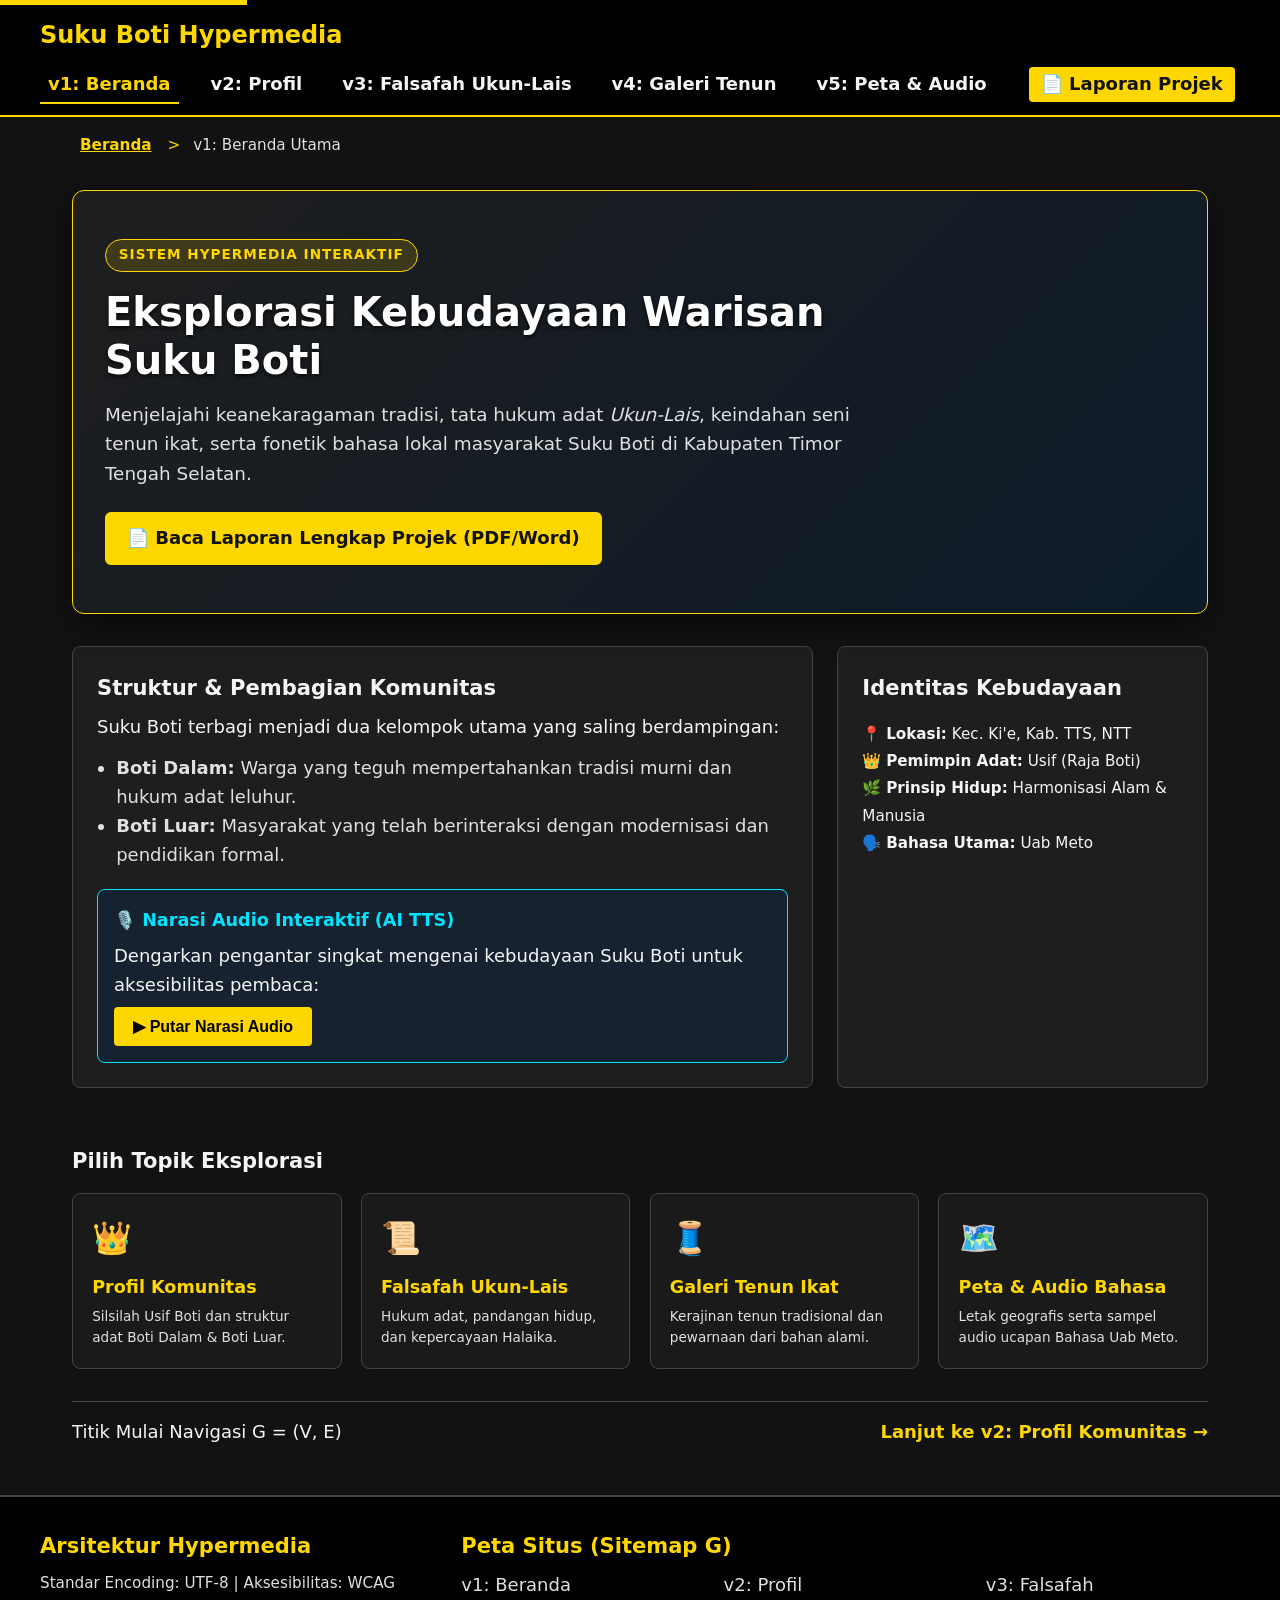
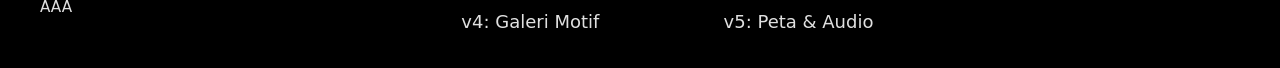
==== aplikasi.html @ 5a332cdf "Add files via upload" ====
<!DOCTYPE html>
<html lang="id">
<head>
    <meta charset="UTF-8">
    <meta name="viewport" content="width=device-width, initial-scale=1.0">
    <title>Hypermedia Kebudayaan Suku Boti - TTS</title>
    <!-- Menghubungkan File CSS Eksternal -->
    <link rel="stylesheet" href="style.css">
</head>
<body>

    <a href="#main-content" class="skip-link">Lompati ke konten utama</a>

    <!-- GLOBAL NAVIGATION HEADER (Simpul Anchors) -->
    <header>
        <div class="header-container">
            <div class="logo">
                <h1>Suku Boti Hypermedia</h1>
            </div>
            <nav aria-label="Navigasi Utama">
                <ul>
                    <li><a href="#v1" id="nav-v1" class="active" onclick="switchNode('v1'); return false;">v1: Beranda</a></li>
                    <li><a href="#v2" id="nav-v2" onclick="switchNode('v2'); return false;">v2: Profil</a></li>
                    <li><a href="#v3" id="nav-v3" onclick="switchNode('v3'); return false;">v3: Falsafah Ukun-Lais</a></li>
                    <li><a href="#v4" id="nav-v4" onclick="switchNode('v4'); return false;">v4: Galeri Tenun</a></li>
                    <li><a href="#v5" id="nav-v5" onclick="switchNode('v5'); return false;">v5: Peta & Audio</a></li>
                    <!-- LINK LAPORAN GOOGLE DRIVE TELAH TERPASANG DI HEADER -->
                    <li>
                        <a href="https://drive.google.com/file/d/1v7kO9f675oWZ6PaXWS6I_LpcK32iABTv/view?usp=sharing" target="_blank" style="background-color: #FFD700; color: #121212; padding: 6px 12px; border-radius: 4px; font-weight: bold; text-decoration: none; margin-left: 10px;">
                            📄 Laporan Projek
                        </a>
                    </li>
                </ul>
            </nav>
        </div>
    </header>

    <!-- BREADCRUMB TRAIL (Fitur Anti-Disorientasi Navigasi) -->
    <nav class="breadcrumb-nav" aria-label="Breadcrumb">
        <ol class="breadcrumb">
            <li><a href="#v1" onclick="switchNode('v1'); return false;">Beranda</a></li>
            <li id="breadcrumb-current" aria-current="page">v1: Beranda Utama</li>
        </ol>
    </nav>

    <!-- MAIN KONTEN CONTAINER -->
    <main id="main-content">

        <!-- SIMPUL v1: BERANDA MENARIK & INTERAKTIF -->
        <section id="node-v1" class="node-view active-node">
            
            <!-- HERO BANNER -->
            <div class="hero-banner">
                <div class="hero-content">
                    <span class="hero-tag">Sistem Hypermedia Interaktif</span>
                    <h2 class="hero-title">Eksplorasi Kebudayaan Warisan Suku Boti</h2>
                    <p class="hero-description">
                        Menjelajahi keanekaragaman tradisi, tata hukum adat <em>Ukun-Lais</em>, keindahan seni tenun ikat, serta fonetik bahasa lokal masyarakat Suku Boti di Kabupaten Timor Tengah Selatan.
                    </p>
                    
                    <!-- TOMBOL LAPORAN GOOGLE DRIVE TELAH TERPASANG DI HERO BANNER -->
                    <div style="margin-top: 1.5rem;">
                        <a href="https://drive.google.com/file/d/1v7kO9f675oWZ6PaXWS6I_LpcK32iABTv/view?usp=sharing" target="_blank" style="display: inline-block; background-color: #FFD700; color: #121212; font-weight: bold; padding: 10px 20px; border-radius: 6px; text-decoration: none; border: 2px solid #FFD700;">
                            📄 Baca Laporan Lengkap Projek (PDF/Word)
                        </a>
                    </div>
                </div>
            </div>

            <!-- KONTEN UTAMA BERANDA -->
            <div class="grid-2col">
                <!-- Kolom Kiri: AI Accessibility & Deskripsi Komunitas -->
                <div class="card card-interactive">
                    <h3>Struktur & Pembagian Komunitas</h3>
                    <p style="margin-top: 0.5rem;">
                        Suku Boti terbagi menjadi dua kelompok utama yang saling berdampingan:
                    </p>
                    <ul style="margin: 0.8rem 0 1.2rem 1.2rem; color: var(--text-muted);">
                        <li><strong>Boti Dalam:</strong> Warga yang teguh mempertahankan tradisi murni dan hukum adat leluhur.</li>
                        <li><strong>Boti Luar:</strong> Masyarakat yang telah berinteraksi dengan modernisasi dan pendidikan formal.</li>
                    </ul>
                    
                    <!-- AI Feature Integration: TTS -->
                    <div class="ai-panel">
                        <h3>🎙️ Narasi Audio Interaktif (AI TTS)</h3>
                        <p>Dengarkan pengantar singkat mengenai kebudayaan Suku Boti untuk aksesibilitas pembaca:</p>
                        <button class="btn-ai" id="btn-play-tts" onclick="playTextToSpeech()">▶ Putar Narasi Audio</button>
                    </div>
                </div>

                <!-- Kolom Kanan: Identitas Adat -->
                <div class="card card-interactive">
                    <h3>Identitas Kebudayaan</h3>
                    <div style="margin-top: 1rem; font-size: 0.95rem; line-height: 1.8;">
                        <p>📍 <strong>Lokasi:</strong> Kec. Ki'e, Kab. TTS, NTT</p>
                        <p>👑 <strong>Pemimpin Adat:</strong> Usif (Raja Boti)</p>
                        <p>🌿 <strong>Prinsip Hidup:</strong> Harmonisasi Alam & Manusia</p>
                        <p>🗣️ <strong>Bahasa Utama:</strong> Uab Meto</p>
                    </div>
                </div>
            </div>

            <!-- CARD GRID NAVIGASI INTERAKTIF -->
            <div style="margin-top: 2rem;">
                <h3>Pilih Topik Eksplorasi</h3>
                <div class="nav-grid">
                    <a href="#v2" class="nav-card" onclick="switchNode('v2'); return false;">
                        <div>
                            <div class="nav-card-icon">👑</div>
                            <div class="nav-card-title">Profil Komunitas</div>
                            <div class="nav-card-desc">Silsilah Usif Boti dan struktur adat Boti Dalam & Boti Luar.</div>
                        </div>
                    </a>

                    <a href="#v3" class="nav-card" onclick="switchNode('v3'); return false;">
                        <div>
                            <div class="nav-card-icon">📜</div>
                            <div class="nav-card-title">Falsafah Ukun-Lais</div>
                            <div class="nav-card-desc">Hukum adat, pandangan hidup, dan kepercayaan Halaika.</div>
                        </div>
                    </a>

                    <a href="#v4" class="nav-card" onclick="switchNode('v4'); return false;">
                        <div>
                            <div class="nav-card-icon">🧵</div>
                            <div class="nav-card-title">Galeri Tenun Ikat</div>
                            <div class="nav-card-desc">Kerajinan tenun tradisional dan pewarnaan dari bahan alami.</div>
                        </div>
                    </a>

                    <a href="#v5" class="nav-card" onclick="switchNode('v5'); return false;">
                        <div>
                            <div class="nav-card-icon">🗺️</div>
                            <div class="nav-card-title">Peta & Audio Bahasa</div>
                            <div class="nav-card-desc">Letak geografis serta sampel audio ucapan Bahasa Uab Meto.</div>
                        </div>
                    </a>
                </div>
            </div>

            <!-- FOOTER ANCHOR NAVIGATION -->
            <div class="node-anchors">
                <span>Titik Mulai Navigasi G = (V, E)</span>
                <a href="#v2" onclick="switchNode('v2'); return false;">Lanjut ke v2: Profil Komunitas &rarr;</a>
            </div>

        </section>

        <!-- SIMPUL v2: PROFIL KOMUNITAS -->
        <section id="node-v2" class="node-view">
            <div class="card">
                <h2>v2: Profil & Komunitas Adat Suku Boti</h2>
                <p>Mengenal struktur kepemimpinan, silsilah Raja (Usif) Boti, serta pembagian wilayah komunitas Boti Dalam dan Boti Luar.</p>
            </div>

            <div class="grid-2col">
                <div class="card">
                    <h3>Kepemimpinan Usif (Raja) Boti</h3>
                    
                    <!-- ELEMEN FOTO PROFIL USIF BOTI -->
                    <div class="profile-img-container">
                        <img src="raja_boti.jpg" alt="Foto Usif (Raja) Boti" class="profile-img">
                        <p class="profile-img-caption">Usif (Raja) Boti - Pemimpin Adat dan Spiritual Komunitas Boti Dalam</p>
                    </div>

                    <p>Komunitas Boti Dalam dipimpin oleh seorang <strong>Usif</strong> (Raja Boti) yang bertindak sebagai pemimpin adat, hakim peradilan adat, sekaligus pengayom spiritual warga. Kepemimpinan ini diturunkan secara turun-temurun berdasarkan garis keturunan adat.</p>
                </div>

                <aside class="card">
                    <h3>Pintasan Eksplorasi</h3>
                    <ul>
                        <li><a href="#v1" class="link-gold" onclick="switchNode('v1'); return false;">&larr; Kembali ke Beranda (v1)</a></li>
                        <li><a href="#v3" class="link-gold" onclick="switchNode('v3'); return false;">Lihat Falsafah Ukun-Lais (v3) &rarr;</a></li>
                    </ul>
                </aside>
            </div>

            <div class="node-anchors">
                <a href="#v1" onclick="switchNode('v1'); return false;">&larr; Kembali ke Beranda</a>
                <a href="#v3" onclick="switchNode('v3'); return false;">Lanjut ke v3: Falsafah &rarr;</a>
            </div>
        </section>

        <!-- SIMPUL v3: FALSAFAH UKUN - LAIS -->
        <section id="node-v3" class="node-view">
            <div class="card">
                <h2>v3: Falsafah Ukun - Lais & Kepercayaan Halaika</h2>
                <p>Masyarakat Suku Boti Dalam hidup berdasarkan prinsip <em>Ukun - Lais</em> (Hukum Adat dan Pandangan Hidup) yang menyatu erat dengan kepercayaan lokal <em>Halaika</em>.</p>
            </div>

            <div class="grid-2col">
                <div class="card">
                    <h3>Prinsip Keseimbangan Alam & Manusia</h3>
                    <p>Dalam pandangan hidup Suku Boti, <em>Uis Neno</em> (Dewa Langit/Pencipta) dan <em>Uis Afu</em> (Dewa Bumi/Pelihara) dipuja sebagai sumber kehidupan. Hukum adat melarang pengrusakan lingkungan dan mewajibkan penghormatan terhadap alam sekitar.</p>
                    <p>Setiap pelanggaran adat diselesaikan secara musyawarah di bawah pimpinan Raja (Ratu) Boti tanpa menggunakan sistem hukum formal.</p>

                    <!-- AI Feature Integration: NMT -->
                    <div class="ai-panel">
                        <h3>AI NMT Translation Integration</h3>
                        <p>Terjemahkan istilah bahasa daerah <strong>Uab Meto</strong> secara otomatis:</p>
                        <button class="btn-ai" id="btn-nmt" onclick="toggleTranslation()">🌐 Terjemahkan Istilah (Uab Meto &harr; ID/EN)</button>
                        <div id="nmt-result" class="translation-result">
                            <p><strong>Uis Neno:</strong> Dewa Langit / Penguasa Alam Atas</p>
                            <p><strong>Uis Afu:</strong> Dewa Bumi / Pemelihara Kehidupan</p>
                            <p><strong>Ukun - Lais:</strong> Hukum Adat dan Pandangan Hidup Keseimbangan</p>
                        </div>
                    </div>
                </div>

                <aside class="card">
                    <h3>Peta Keterhubungan Anchor</h3>
                    <p>Simpul ini terhubung secara <em>bi-directional</em> ke:</p>
                    <ul class="list-spaced">
                        <li><a href="#v1" class="link-gold" onclick="switchNode('v1'); return false;">v1: Beranda Utama</a></li>
                        <li><a href="#v2" class="link-gold" onclick="switchNode('v2'); return false;">v2: Profil & Komunitas</a></li>
                        <li><a href="#v5" class="link-gold" onclick="switchNode('v5'); return false;">v5: Peta Interaktif & Audio</a></li>
                    </ul>
                </aside>
            </div>

            <div class="node-anchors">
                <a href="#v1" onclick="switchNode('v1'); return false;">&larr; Kembali ke v1: Beranda</a>
                <a href="#v4" onclick="switchNode('v4'); return false;">Lanjut ke v4: Galeri Tenun &rarr;</a>
            </div>
        </section>

        <!-- SIMPUL v4: GALERI MOTIF TENUN -->
        <section id="node-v4" class="node-view">
            <div class="card">
                <h2>v4: Galeri Motif & Tenun Ikat Boti</h2>
                <p>Koleksi motif tenun tradisional Suku Boti yang dibuat menggunakan bahan dan pewarna alami dari tumbuhan lokal.</p>
            </div>

            <div class="grid-2col">
                <div class="card">
                    <h3>Motif Khas & Pewarnaan Alami</h3>
                    <p>Proses pembuatan tenun ikat Boti memakan waktu bulanan, mulai dari memintal kapas lokal hingga pewarnaan menggunakan akar mengkudu dan daun tarum.</p>
                    
                    <!-- GALERI GAMBAR TENUN BOTI -->
                    <div class="gallery-grid">
                        <div class="gallery-item">
                            <img src="tenun1.jpg" alt="Kain Tenun Ikat Tradisional Boti">
                            <div class="gallery-caption">Motif Traditional Boti</div>
                        </div>
                        <div class="gallery-item">
                            <img src="tenun2.jpg" alt="Proses Pewarnaan Alami Tenun Boti">
                            <div class="gallery-caption">Pewarnaan Alami</div>
                        </div>
                    </div>
                </div>

                <aside class="card">
                    <h3>Pintasan Eksplorasi</h3>
                    <ul>
                        <li><a href="#v1" class="link-gold" onclick="switchNode('v1'); return false;">&larr; Kembali ke Beranda (v1)</a></li>
                        <li><a href="#v3" class="link-gold" onclick="switchNode('v3'); return false;">Lihat Falsafah Ukun-Lais (v3) &rarr;</a></li>
                        <li><a href="#v5" class="link-gold" onclick="switchNode('v5'); return false;">Ke Peta & Audio Bahasa (v5) &rarr;</a></li>
                    </ul>
                </aside>
            </div>

            <div class="node-anchors">
                <a href="#v3" onclick="switchNode('v3'); return false;">&larr; Kembali ke v3: Falsafah</a>
                <a href="#v5" onclick="switchNode('v5'); return false;">Lanjut ke v5: Peta & Audio &rarr;</a>
            </div>
        </section>

        <!-- SIMPUL v5: PETA & AUDIO BAHASA -->
        <section id="node-v5" class="node-view">
            <div class="card">
                <h2>v5: Peta Wilayah Adat & Audio Bahasa Uab Meto</h2>
                <p>Pemetaan geografis lokasi Suku Boti di Timor Tengah Selatan serta direktori audio fonetik Bahasa Uab Meto.</p>
            </div>

            <div class="grid-2col">
                <div class="card">
                    <h3>Lokasi Geografis Desa Boti</h3>
                    <p>Desa Boti terletak di Kecamatan Ki'e, Kabupaten Timor Tengah Selatan (TTS), Nusa Tenggara Timur. Terisolasi oleh pegunungan dan perbukitan, wilayah ini terbagi atas kawasan permukiman adat Boti Dalam dan kawasan Boti Luar.</p>
                    
                    <div class="ai-panel">
                        <h3>Kamus Audio Bahasa Uab Meto</h3>
                        <p>Dengarkan sampel ujaran salam adat dalam bahasa Uab Meto:</p>
                        <button class="btn-ai" id="btn-play-uab" onclick="playUabMetoAudio()">🔊 Putar Audio Uab Meto</button>
                    </div>
                </div>

                <aside class="card">
                    <h3>Pintasan Eksplorasi</h3>
                    <ul>
                        <li><a href="#v1" class="link-gold" onclick="switchNode('v1'); return false;">&larr; Kembali ke Beranda (v1)</a></li>
                        <li><a href="#v2" class="link-gold" onclick="switchNode('v2'); return false;">Lihat Profil Komunitas (v2) &rarr;</a></li>
                        <li><a href="#v4" class="link-gold" onclick="switchNode('v4'); return false;">Lihat Galeri Tenun (v4) &rarr;</a></li>
                    </ul>
                </aside>
            </div>

            <div class="node-anchors">
                <a href="#v4" onclick="switchNode('v4'); return false;">&larr; Kembali ke v4: Galeri Tenun</a>
                <a href="#v1" onclick="switchNode('v1'); return false;">Kembali ke Beranda (v1) &rarr;</a>
            </div>
        </section>

    </main>

    <!-- FOOTER & PERMANENT SITEMAP (Lost in Hyperspace Prevention) -->
    <footer>
        <div class="footer-container">
            <div>
                <h3 class="footer-title">Arsitektur Hypermedia</h3>
                <p class="footer-text">
                    Standar Encoding: UTF-8 | Aksesibilitas: WCAG AAA
                </p>
            </div>
            <div class="sitemap">
                <h3 class="footer-title">Peta Situs (Sitemap G)</h3>
                <ul>
                    <li><a href="#v1" onclick="switchNode('v1'); return false;">v1: Beranda</a></li>
                    <li><a href="#v2" onclick="switchNode('v2'); return false;">v2: Profil</a></li>
                    <li><a href="#v3" onclick="switchNode('v3'); return false;">v3: Falsafah</a></li>
                    <li><a href="#v4" onclick="switchNode('v4'); return false;">v4: Galeri Motif</a></li>
                    <li><a href="#v5" onclick="switchNode('v5'); return false;">v5: Peta & Audio</a></li>
                </ul>
            </div>
        </div>
    </footer>

    <!-- SCRIPT NAVIGASI HYPERMEDIA NON-LINIER & FITUR AI TTS -->
    <script>
        // 1. FUNGSI PERPINDAHAN SIMPUL NAVIGASI (v1, v2, v3, v4, v5)
        function switchNode(nodeId) {
            document.querySelectorAll('.node-view').forEach(node => {
                node.classList.remove('active-node');
            });
            
            document.querySelectorAll('nav a').forEach(nav => {
                nav.classList.remove('active');
            });

            if(nodeId === 'v1') {
                document.getElementById('node-v1').classList.add('active-node');
                document.getElementById('nav-v1').classList.add('active');
                document.getElementById('breadcrumb-current').innerText = "v1: Beranda Utama";
            } else if(nodeId === 'v2') {
                document.getElementById('node-v2').classList.add('active-node');
                document.getElementById('nav-v2').classList.add('active');
                document.getElementById('breadcrumb-current').innerText = "v2: Profil Komunitas";
            } else if(nodeId === 'v3') {
                document.getElementById('node-v3').classList.add('active-node');
                document.getElementById('nav-v3').classList.add('active');
                document.getElementById('breadcrumb-current').innerText = "v3: Falsafah Ukun - Lais";
            } else if(nodeId === 'v4') {
                document.getElementById('node-v4').classList.add('active-node');
                document.getElementById('nav-v4').classList.add('active');
                document.getElementById('breadcrumb-current').innerText = "v4: Galeri Motif Tenun";
            } else if(nodeId === 'v5') {
                document.getElementById('node-v5').classList.add('active-node');
                document.getElementById('nav-v5').classList.add('active');
                document.getElementById('breadcrumb-current').innerText = "v5: Peta & Audio Bahasa";
            }

            window.scrollTo({top: 0, behavior: 'smooth'});
        }

        // 2. FUNGSI
---- style.css ----
/* ==========================================================================
   1. RESET & STANDAR WCAG AAA TYPOGRAPHY & COLORS
   ========================================================================== */
:root {
    /* Rasio Kontras > 7:1 (WCAG AAA) */
    --bg-main: #121212;         /* Latar Utama Gelap */
    --bg-card: #1E1E1E;         /* Latar Kartu / Konten */
    --text-main: #F5F5F5;       /* Teks Utama (Kontras 15.8:1) */
    --text-muted: #E0E0E0;      /* Teks Sekunder */
    --accent-gold: #FFD700;     /* Elemen Aktif / Highlight (Kontras 13.5:1) */
    --border-color: #444444;    /* Garis Batas Legibel */
    --focus-outline: #00E5FF;   /* Highlight Aksesibilitas Keyboard */
    
    --font-family: system-ui, -apple-system, BlinkMacSystemFont, "Segoe UI", Roboto, sans-serif;
}

* {
    box-sizing: border-box;
    margin: 0;
    padding: 0;
}

body {
    font-family: var(--font-family);
    background-color: var(--bg-main);
    color: var(--text-main);
    line-height: 1.6;
    font-size: 1.125rem; /* 18px Base Font Size untuk Kejelasan Baca */
}

/* Focus State Permanen untuk Navigasi Keyboard (WCAG) */
a:focus-visible, button:focus-visible {
    outline: 3px solid var(--focus-outline);
    outline-offset: 3px;
}

/* Skip to Content (Aksesibilitas Pembaca Layar) */
.skip-link {
    position: absolute;
    top: -40px;
    left: 0;
    background: var(--accent-gold);
    color: #000;
    padding: 8px;
    z-index: 100;
}
.skip-link:focus {
    top: 0;
}

/* ==========================================================================
   2. LAYOUT & ANTI-DISORIENTASI (HEADER, BREADCRUMB, FOOTER)
   ========================================================================== */
header {
    background-color: #000000;
    border-bottom: 2px solid var(--accent-gold);
    padding: 1rem 2rem;
    position: sticky;
    top: 0;
    z-index: 10;
}

.header-container {
    max-width: 1200px;
    margin: 0 auto;
    display: flex;
    justify-content: space-between;
    align-items: center;
    flex-wrap: wrap;
    gap: 1rem;
}

.logo h1 {
    font-size: 1.5rem;
    color: var(--accent-gold);
}

nav ul {
    display: flex;
    list-style: none;
    gap: 1.5rem;
}

nav a {
    color: var(--text-main);
    text-decoration: none;
    font-weight: bold;
    padding: 0.5rem;
    border-bottom: 2px solid transparent;
}

nav a:hover, nav a.active {
    color: var(--accent-gold);
    border-bottom-color: var(--accent-gold);
}

/* Breadcrumb Navigasi Permanen */
.breadcrumb-nav {
    max-width: 1200px;
    margin: 1rem auto 0;
    padding: 0 2rem;
}

.breadcrumb {
    display: flex;
    list-style: none;
    gap: 0.5rem;
    font-size: 0.95rem;
    color: var(--text-muted);
}

.breadcrumb li+li::before {
    content: " > ";
    color: var(--accent-gold);
    padding-right: 0.5rem;
}

.breadcrumb a {
    color: var(--accent-gold);
    text-decoration: underline;
}

/* Main Container */
main {
    max-width: 1200px;
    margin: 2rem auto;
    padding: 0 2rem;
    min-height: 65vh;
}

/* Section Switcher (Simpul Rendering) */
.node-view {
    display: none;
}

.node-view.active-node {
    display: block;
}

/* ==========================================================================
   3. HERO BANNER & TAMPILAN BERANDA MENARIK (v1)
   ========================================================================== */
.hero-banner {
    position: relative;
    background: linear-gradient(135deg, #1e1e1e 0%, #0d1b2a 100%);
    border: 1px solid var(--accent-gold);
    border-radius: 12px;
    padding: 3rem 2rem;
    margin-bottom: 2rem;
    overflow: hidden;
    box-shadow: 0 10px 30px rgba(0, 0, 0, 0.5);
}

.hero-content {
    max-width: 800px;
    position: relative;
    z-index: 2;
}

.hero-tag {
    display: inline-block;
    background-color: rgba(255, 215, 0, 0.15);
    color: var(--accent-gold);
    border: 1px solid var(--accent-gold);
    padding: 0.3rem 0.8rem;
    border-radius: 20px;
    font-size: 0.85rem;
    font-weight: bold;
    letter-spacing: 1px;
    margin-bottom: 1rem;
    text-transform: uppercase;
}

.hero-title {
    font-size: 2.5rem;
    line-height: 1.2;
    color: #ffffff;
    margin-bottom: 1rem;
    text-shadow: 0 2px 4px rgba(0,0,0,0.8);
}

.hero-description {
    font-size: 1.15rem;
    color: var(--text-muted);
    margin-bottom: 1.5rem;
}

/* Card Interactive */
.card-interactive {
    background-color: var(--bg-card);
    border: 1px solid var(--border-color);
    border-radius: 10px;
    padding: 1.5rem;
    transition: transform 0.3s ease, border-color 0.3s ease, box-shadow 0.3s ease;
}

.card-interactive:hover {
    transform: translateY(-5px);
    border-color: var(--accent-gold);
    box-shadow: 0 8px 20px rgba(255, 215, 0, 0.15);
}

/* Grid Navigation Cards pada Beranda */
.nav-grid {
    display: grid;
    grid-template-columns: repeat(auto-fit, minmax(220px, 1fr));
    gap: 1.2rem;
    margin-top: 1rem;
}

.nav-card {
    background-color: #1a1a1a;
    border: 1px solid var(--border-color);
    border-radius: 8px;
    padding: 1.2rem;
    text-decoration: none;
    color: var(--text-main);
    display: flex;
    flex-direction: column;
    justify-content: space-between;
    transition: all 0.3s ease;
}

.nav-card:hover {
    border-color: var(--accent-gold);
    background-color: #242424;
}

.nav-card-icon {
    font-size: 2rem;
    margin-bottom: 0.5rem;
}

.nav-card-title {
    font-size: 1.1rem;
    font-weight: bold;
    color: var(--accent-gold);
    margin-bottom: 0.3rem;
}

.nav-card-desc {
    font-size: 0.85rem;
    color: var(--text-muted);
}

/* ==========================================================================
   4. WIREFRAME KONTEN SIMPUL (v2, v3, v4, & v5)
   ========================================================================== */
.card {
    background-color: var(--bg-card);
    border: 1px solid var(--border-color);
    border-radius: 8px;
    padding: 1.5rem;
    margin-bottom: 1.5rem;
}

h2 {
    font-size: 2rem;
    color: var(--accent-gold);
    margin-bottom: 1rem;
}

.grid-2col {
    display: grid;
    grid-template-columns: 2fr 1fr;
    gap: 1.5rem;
}

@media (max-width: 768px) {
    .grid-2col { grid-template-columns: 1fr; }
}

/* Panel Fitur AI Accessibility & Media */
.ai-panel {
    background-color: #16222F;
    border: 1px solid #00E5FF;
    border-radius: 8px;
    padding: 1rem;
    margin-top: 1rem;
}

.ai-panel h3 {
    font-size: 1.1rem;
    color: #00E5FF;
    margin-bottom: 0.5rem;
}

.btn-ai {
    background-color: var(--accent-gold);
    color: #000;
    border: none;
    padding: 0.6rem 1.2rem;
    font-weight: bold;
    font-size: 1rem;
    cursor: pointer;
    border-radius: 4px;
    margin-top: 0.5rem;
}

.btn-ai:hover {
    background-color: #FFE55C;
}

.translation-result {
    margin-top: 0.75rem;
    padding: 0.5rem;
    background-color: #0D1B2A;
    border-left: 3px solid #00E5FF;
    font-size: 0.95rem;
    display: none;
}

/* STYLING GAMBAR PROFIL & GALERI TENUN */
.profile-img-container {
    margin: 1rem 0;
    text-align: center;
}

.profile-img {
    max-width: 100%;
    height: auto;
    border-radius: 8px;
    border: 1px solid var(--border-color);
}

.profile-img-caption {
    font-size: 0.85rem;
    color: var(--text-muted);
    margin-top: 0.5rem;
}

.gallery-grid {
    display: grid;
    grid-template-columns: repeat(auto-fit, minmax(200px, 1fr));
    gap: 1rem;
    margin-top: 1.2rem;
}

.gallery-item {
    background-color: #121212;
    border: 1px solid var(--border-color);
    border-radius: 6px;
    overflow: hidden;
    text-align: center;
}

.gallery-item img {
    width: 100%;
    height: 180px;
    object-fit: cover;
    display: block;
    transition: transform 0.3s ease;
}

.gallery-item img:hover {
    transform: scale(1.05);
}

.gallery-caption {
    padding: 0.6rem;
    font-size: 0.9rem;
    color: var(--text-muted);
}

/* Helper Class */
.link-gold {
    color: var(--accent-gold);
}

.list-spaced {
    margin-left: 1.2rem;
    margin-top: 0.5rem;
}

/* Relational Anchors Navigasi Antar Simpul */
.node-anchors {
    display: flex;
    justify-content: space-between;
    margin-top: 2rem;
    padding-top: 1rem;
    border-top: 1px solid var(--border-color);
}

.node-anchors a {
    color: var(--accent-gold);
    text-decoration: none;
    font-weight: bold;
}

/* ==========================================================================
   5. FOOTER & SITEMAP (ANTI-LOST IN HYPERSPACE)
   ========================================================================== */
footer {
    background-color: #000000;
    border-top: 2px solid var(--border-color);
    padding: 2rem;
    margin-top: 3rem;
}

.footer-container {
    max-width: 1200px;
    margin: 0 auto;
    display: grid;
    grid-template-columns: 1fr 2fr;
    gap: 2rem;
}

.footer-title {
    color: var(--accent-gold);
    margin-bottom: 0.5rem;
}

.footer-text {
    font-size: 0.95rem;
    color: var(--text-muted);
}

.sitemap ul {
    list-style: none;
    display: grid;
    grid-template-columns: repeat(3, 1fr);
    gap: 0.5rem;
}

.sitemap a {
    color: var(--text-muted);
    text-decoration: none;
}

.sitemap a:hover {
    color: var(--accent-gold);
}
/* ==========================================================================
   STYLING KHUSUS TAMPILAN UTAMA / LANDING PAGE (beranda.html)
   ========================================================================== */
.landing-body {
    background: radial-gradient(circle at center, #1e293b 0%, #0f172a 60%, #020617 100%);
    min-height: 100vh;
    display: flex;
    align-items: center;
    justify-content: center;
    padding: 2rem 1rem;
}

.landing-container {
    max-width: 900px;
    width: 100%;
    margin: 0 auto;
}

.landing-card {
    background: rgba(30, 30, 30, 0.85);
    border: 2px solid var(--accent-gold);
    border-radius: 16px;
    padding: 3rem 2.5rem;
    box-shadow: 0 20px 50px rgba(0, 0, 0, 0.7), 0 0 25px rgba(255, 215, 0, 0.15);
    backdrop-filter: blur(10px);
    text-align: center;
}

.landing-title {
    font-size: 3.2rem;
    color: var(--accent-gold);
    margin: 0.5rem 0 1rem;
    letter-spacing: 2px;
    text-transform: uppercase;
}

.landing-subtitle {
    font-size: 1.2rem;
    color: var(--text-muted);
    max-width: 700px;
    margin: 0 auto 2.5rem;
    line-height: 1.7;
}

.landing-features {
    display: grid;
    grid-template-columns: repeat(auto-fit, minmax(180px, 1fr));
    gap: 1.2rem;
    margin-bottom: 2.5rem;
    text-align: left;
}

.feature-item {
    background-color: rgba(18, 18, 18, 0.7);
    border: 1px solid var(--border-color);
    border-radius: 10px;
    padding: 1rem;
    display: flex;
    align-items: center;
    gap: 0.8rem;
}

.feature-icon {
    font-size: 1.8rem;
}

.feature-item strong {
    display: block;
    font-size: 0.95rem;
    color: var(--text-main);
}

.feature-item p {
    font-size: 0.8rem;
    color: var(--text-muted);
    margin: 0;
}

.landing-action {
    margin-top: 1rem;
}

.btn-enter {
    display: inline-block;
    background-color: var(--accent-gold);
    color: #000000;
    font-size: 1.25rem;
    font-weight: bold;
    text-decoration: none;
    padding: 1rem 2.5rem;
    border-radius: 50px;
    box-shadow: 0 4px 15px rgba(255, 215, 0, 0.4);
    transition: all 0.3s ease;
}

.btn-enter:hover {
    background-color: #FFE55C;
    transform: translateY(-3px) scale(1.02);
    box-shadow: 0 8px 25px rgba(255, 215, 0, 0.6);
}

@media (max-width: 600px) {
    .landing-title { font-size: 2.2rem; }
    .landing-card { padding: 2rem 1.2rem; }
    .landing-features { grid-template-columns: 1fr; }
}
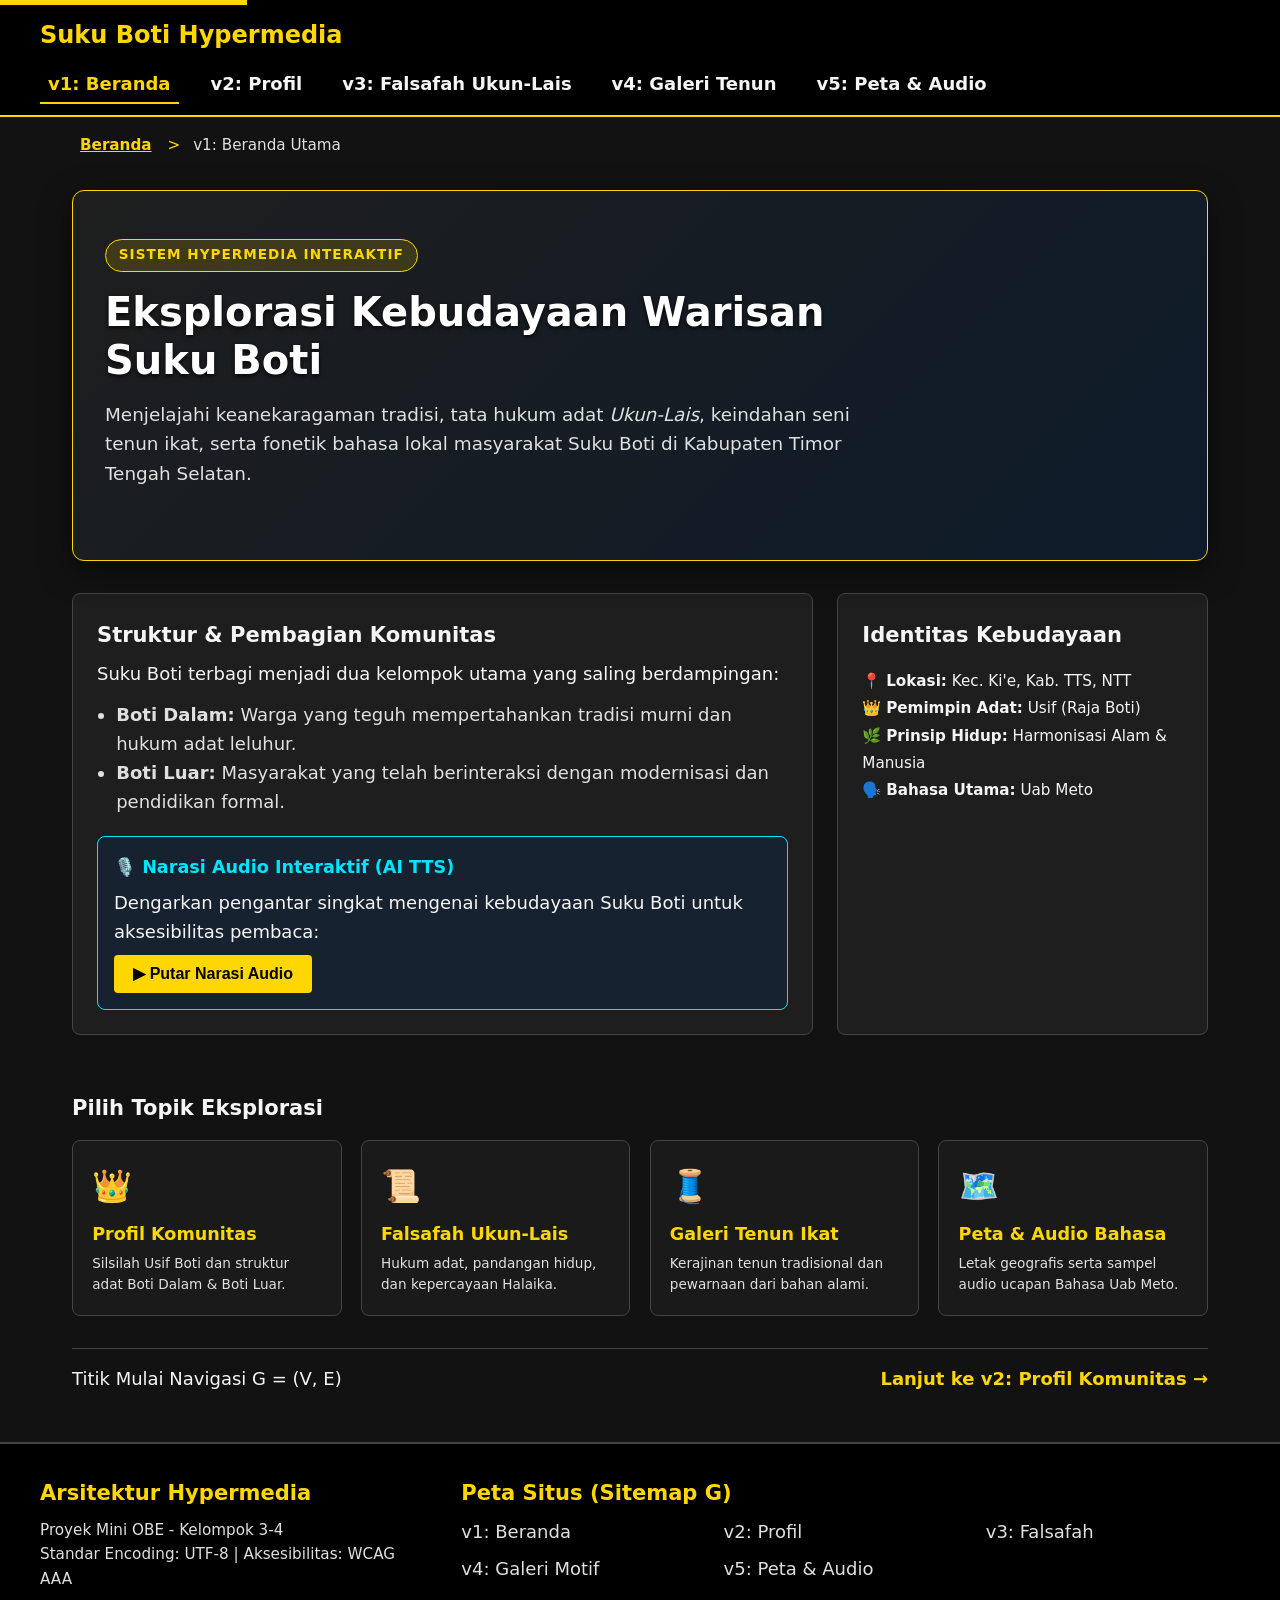
==== commit 5097f3f5: "Update aplikasi.html" ====
--- a/aplikasi.html
+++ b/aplikasi.html
@@ -24,12 +24,6 @@
                     <li><a href="#v3" id="nav-v3" onclick="switchNode('v3'); return false;">v3: Falsafah Ukun-Lais</a></li>
                     <li><a href="#v4" id="nav-v4" onclick="switchNode('v4'); return false;">v4: Galeri Tenun</a></li>
                     <li><a href="#v5" id="nav-v5" onclick="switchNode('v5'); return false;">v5: Peta & Audio</a></li>
-                    <!-- LINK LAPORAN GOOGLE DRIVE TELAH TERPASANG DI HEADER -->
-                    <li>
-                        <a href="https://drive.google.com/file/d/1v7kO9f675oWZ6PaXWS6I_LpcK32iABTv/view?usp=sharing" target="_blank" style="background-color: #FFD700; color: #121212; padding: 6px 12px; border-radius: 4px; font-weight: bold; text-decoration: none; margin-left: 10px;">
-                            📄 Laporan Projek
-                        </a>
-                    </li>
                 </ul>
             </nav>
         </div>
@@ -57,13 +51,6 @@
                     <p class="hero-description">
                         Menjelajahi keanekaragaman tradisi, tata hukum adat <em>Ukun-Lais</em>, keindahan seni tenun ikat, serta fonetik bahasa lokal masyarakat Suku Boti di Kabupaten Timor Tengah Selatan.
                     </p>
-                    
-                    <!-- TOMBOL LAPORAN GOOGLE DRIVE TELAH TERPASANG DI HERO BANNER -->
-                    <div style="margin-top: 1.5rem;">
-                        <a href="https://drive.google.com/file/d/1v7kO9f675oWZ6PaXWS6I_LpcK32iABTv/view?usp=sharing" target="_blank" style="display: inline-block; background-color: #FFD700; color: #121212; font-weight: bold; padding: 10px 20px; border-radius: 6px; text-decoration: none; border: 2px solid #FFD700;">
-                            📄 Baca Laporan Lengkap Projek (PDF/Word)
-                        </a>
-                    </div>
                 </div>
             </div>
 
@@ -308,6 +295,7 @@
             <div>
                 <h3 class="footer-title">Arsitektur Hypermedia</h3>
                 <p class="footer-text">
+                    Proyek Mini OBE - Kelompok 3-4<br>
                     Standar Encoding: UTF-8 | Aksesibilitas: WCAG AAA
                 </p>
             </div>
@@ -361,4 +349,85 @@
             window.scrollTo({top: 0, behavior: 'smooth'});
         }
 
-        // 2. FUNGSI+        // 2. FUNGSI SUARA AI TEXT-TO-SPEECH (TTS BERANDA - v1)
+        function playTextToSpeech() {
+            if ('speechSynthesis' in window) {
+                window.speechSynthesis.cancel();
+
+                const teks = "Selamat datang di website Hypermedia Kebudayaan Suku Boti. Suku Boti terbagi menjadi dua kelompok utama, yaitu Boti Dalam dan Boti Luar.";
+                const utterance = new SpeechSynthesisUtterance(teks);
+                
+                utterance.lang = 'id-ID';
+                utterance.rate = 0.9;
+                utterance.pitch = 1.0;
+
+                const btn = document.getElementById('btn-play-tts');
+                if (btn) {
+                    btn.innerText = "🔊 Memutar Suara...";
+                    btn.disabled = true;
+                }
+
+                utterance.onend = function() {
+                    if (btn) {
+                        btn.innerText = "▶ Putar Narasi Audio";
+                        btn.disabled = false;
+                    }
+                };
+                utterance.onerror = function() {
+                    if (btn) {
+                        btn.innerText = "▶ Putar Narasi Audio";
+                        btn.disabled = false;
+                    }
+                };
+
+                window.speechSynthesis.speak(utterance);
+            }
+        }
+
+        // 3. FUNGSI SUARA AI TTS SALAM ADAT UAB METO (v5)
+        function playUabMetoAudio() {
+            if ('speechSynthesis' in window) {
+                window.speechSynthesis.cancel();
+
+                const teks = "Tabea. Hale Uis Neno nafen nokan tababu. Selamat datang di wilayah adat Suku Boti.";
+                const utterance = new SpeechSynthesisUtterance(teks);
+                
+                utterance.lang = 'id-ID';
+                utterance.rate = 0.85;
+                utterance.pitch = 1.0;
+
+                const btn = document.getElementById('btn-play-uab');
+                if (btn) {
+                    btn.innerText = "🔊 Memutar Suara Uab Meto...";
+                    btn.disabled = true;
+                }
+
+                utterance.onend = function() {
+                    if (btn) {
+                        btn.innerText = "🔊 Putar Audio Uab Meto";
+                        btn.disabled = false;
+                    }
+                };
+                utterance.onerror = function() {
+                    if (btn) {
+                        btn.innerText = "🔊 Putar Audio Uab Meto";
+                        btn.disabled = false;
+                    }
+                };
+
+                window.speechSynthesis.speak(utterance);
+            }
+        }
+
+        // 4. FUNGSI TRANSLASI INTERAKTIF (v3)
+        function toggleTranslation() {
+            const res = document.getElementById('nmt-result');
+            if (res.style.display === 'block') {
+                res.style.display = 'none';
+            } else {
+                res.style.display = 'block';
+            }
+        }
+    </script>
+</body>
+</html>
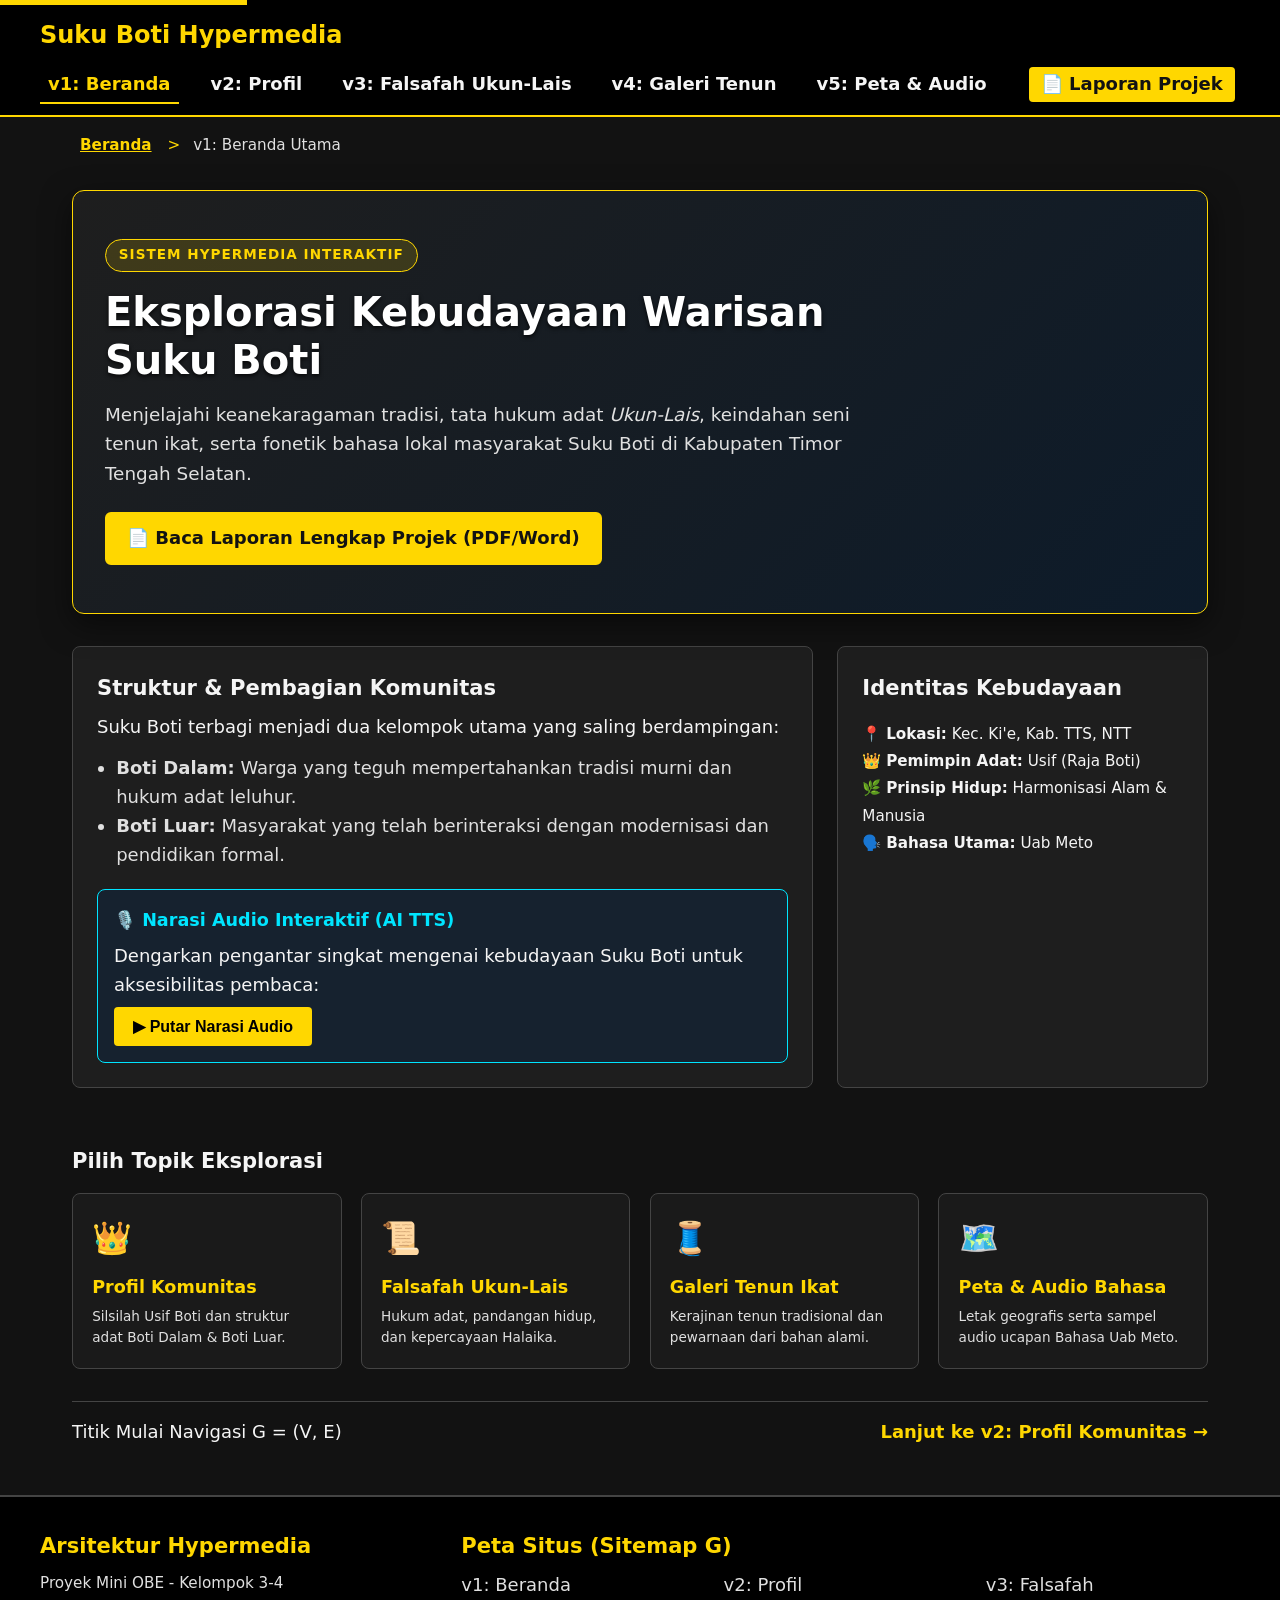
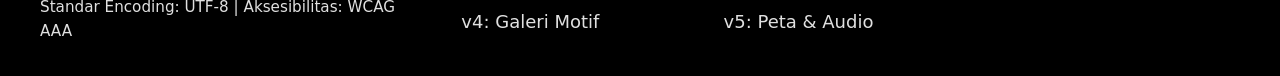
==== commit 2f3d33bc: "Update aplikasi.html" ====
--- a/aplikasi.html
+++ b/aplikasi.html
@@ -24,6 +24,12 @@
                     <li><a href="#v3" id="nav-v3" onclick="switchNode('v3'); return false;">v3: Falsafah Ukun-Lais</a></li>
                     <li><a href="#v4" id="nav-v4" onclick="switchNode('v4'); return false;">v4: Galeri Tenun</a></li>
                     <li><a href="#v5" id="nav-v5" onclick="switchNode('v5'); return false;">v5: Peta & Audio</a></li>
+                    <!-- TAUTAN LAPORAN GOOGLE DRIVE DI HEADER -->
+                    <li>
+                        <a href="https://drive.google.com/file/d/1v7kO9f675oWZ6PaXWS6I_LpcK32iABTv/view?usp=sharing" target="_blank" style="background-color: #FFD700; color: #121212; padding: 6px 12px; border-radius: 4px; font-weight: bold; text-decoration: none; margin-left: 10px;">
+                            📄 Laporan Projek
+                        </a>
+                    </li>
                 </ul>
             </nav>
         </div>
@@ -51,6 +57,12 @@
                     <p class="hero-description">
                         Menjelajahi keanekaragaman tradisi, tata hukum adat <em>Ukun-Lais</em>, keindahan seni tenun ikat, serta fonetik bahasa lokal masyarakat Suku Boti di Kabupaten Timor Tengah Selatan.
                     </p>
+                    <!-- TOMBOL BACA LAPORAN GOOGLE DRIVE DI HERO BANNER -->
+                    <div style="margin-top: 1.5rem;">
+                        <a href="https://drive.google.com/file/d/1v7kO9f675oWZ6PaXWS6I_LpcK32iABTv/view?usp=sharing" target="_blank" style="display: inline-block; background-color: #FFD700; color: #121212; font-weight: bold; padding: 10px 20px; border-radius: 6px; text-decoration: none; border: 2px solid #FFD700;">
+                            📄 Baca Laporan Lengkap Projek (PDF/Word)
+                        </a>
+                    </div>
                 </div>
             </div>
 
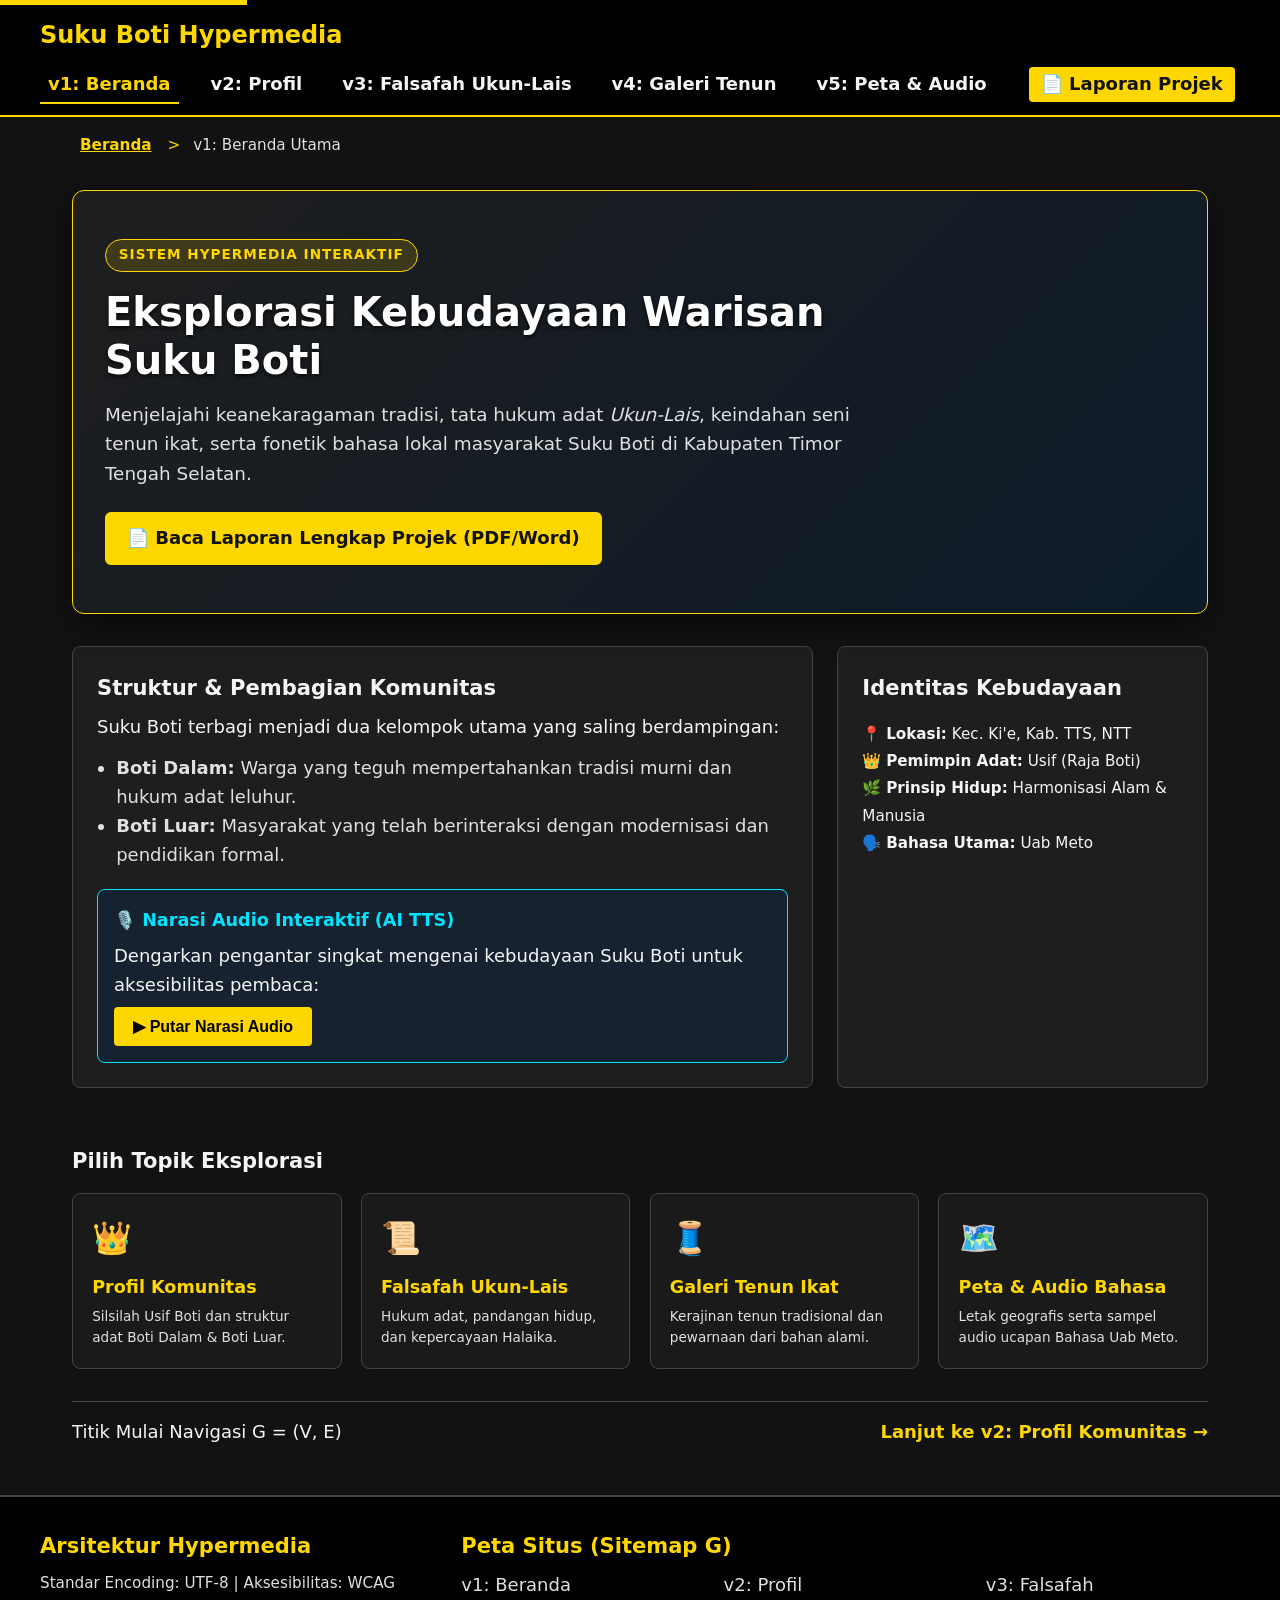
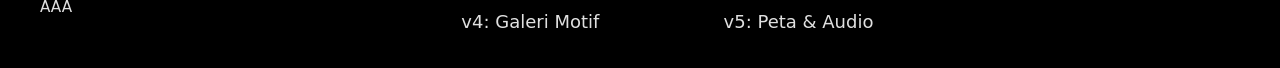
==== commit 4d9bd0b4: "Update aplikasi.html" ====
--- a/aplikasi.html
+++ b/aplikasi.html
@@ -307,7 +307,6 @@
             <div>
                 <h3 class="footer-title">Arsitektur Hypermedia</h3>
                 <p class="footer-text">
-                    Proyek Mini OBE - Kelompok 3-4<br>
                     Standar Encoding: UTF-8 | Aksesibilitas: WCAG AAA
                 </p>
             </div>
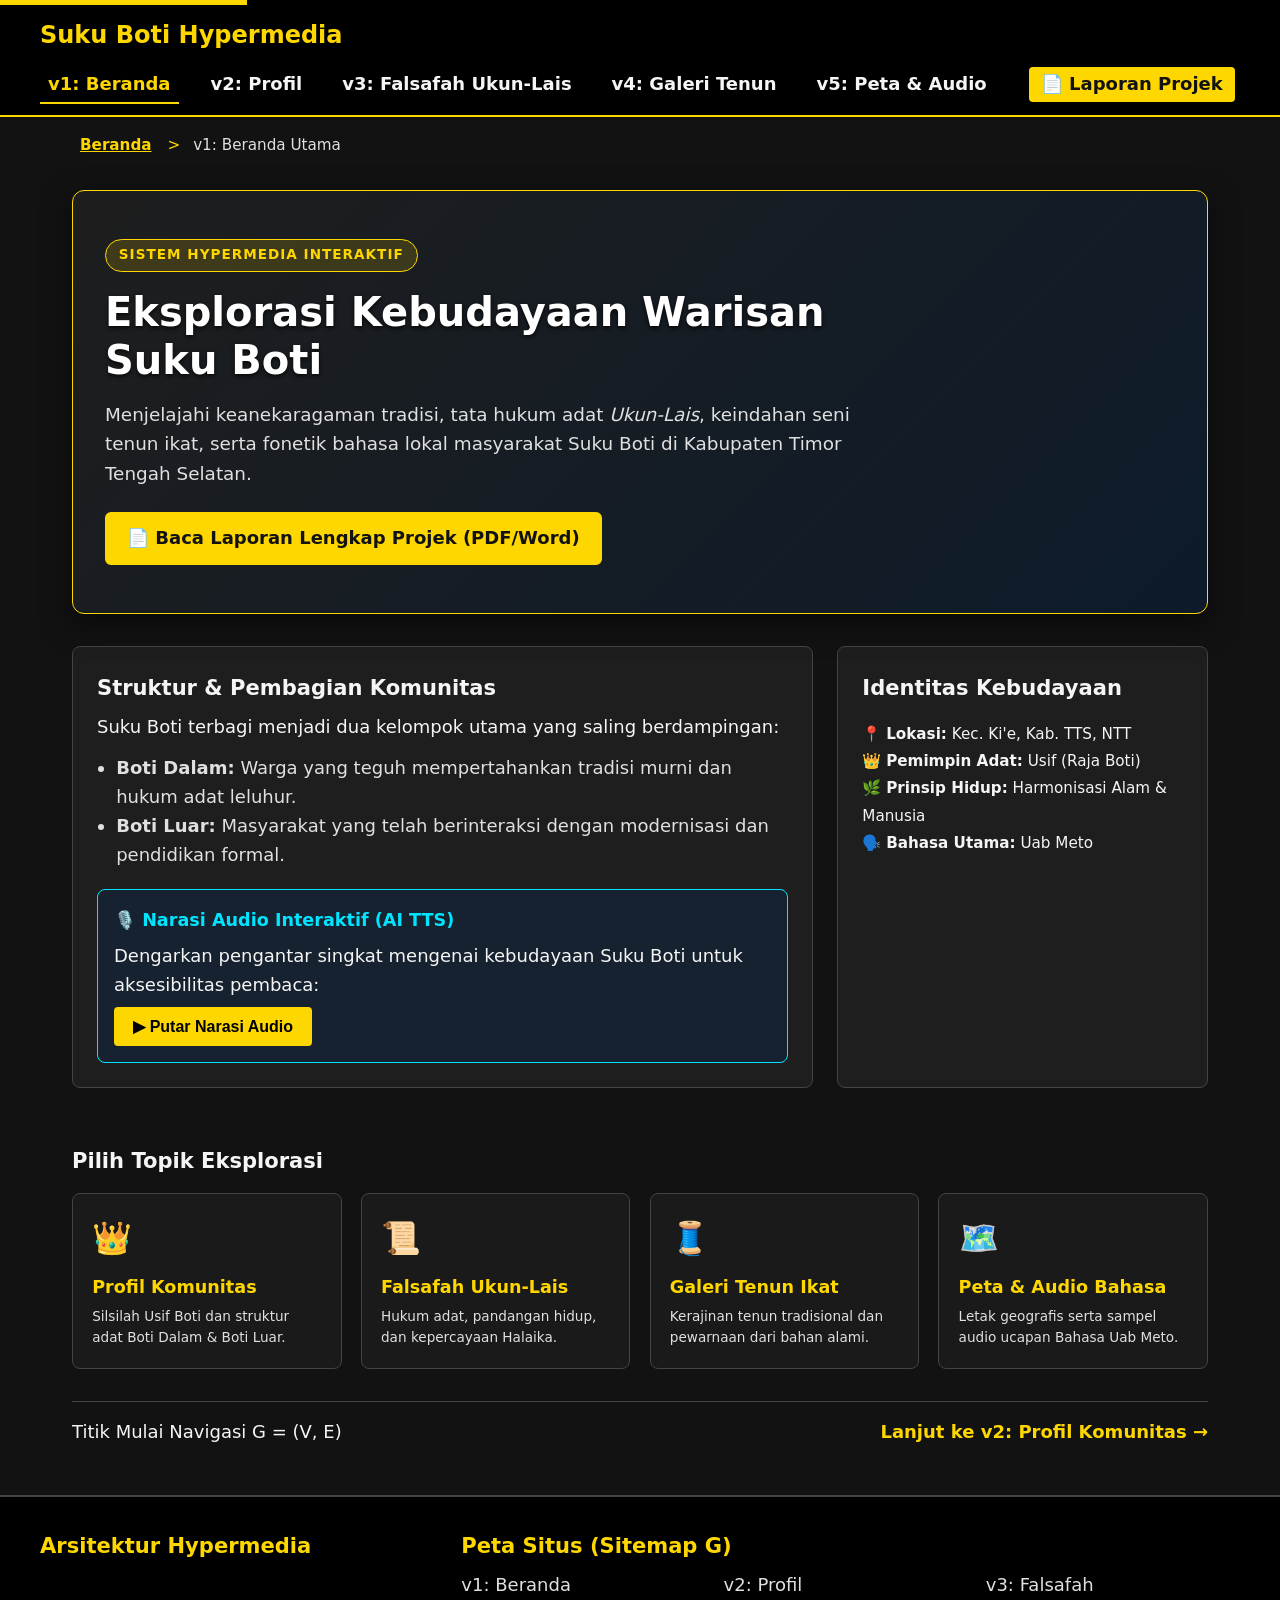
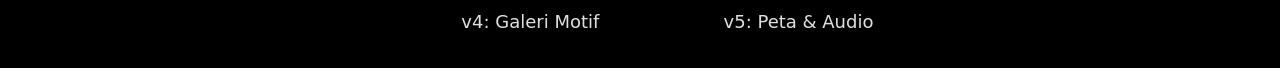
==== commit 17ac8d67: "Update aplikasi.html" ====
--- a/aplikasi.html
+++ b/aplikasi.html
@@ -306,9 +306,6 @@
         <div class="footer-container">
             <div>
                 <h3 class="footer-title">Arsitektur Hypermedia</h3>
-                <p class="footer-text">
-                    Standar Encoding: UTF-8 | Aksesibilitas: WCAG AAA
-                </p>
             </div>
             <div class="sitemap">
                 <h3 class="footer-title">Peta Situs (Sitemap G)</h3>
